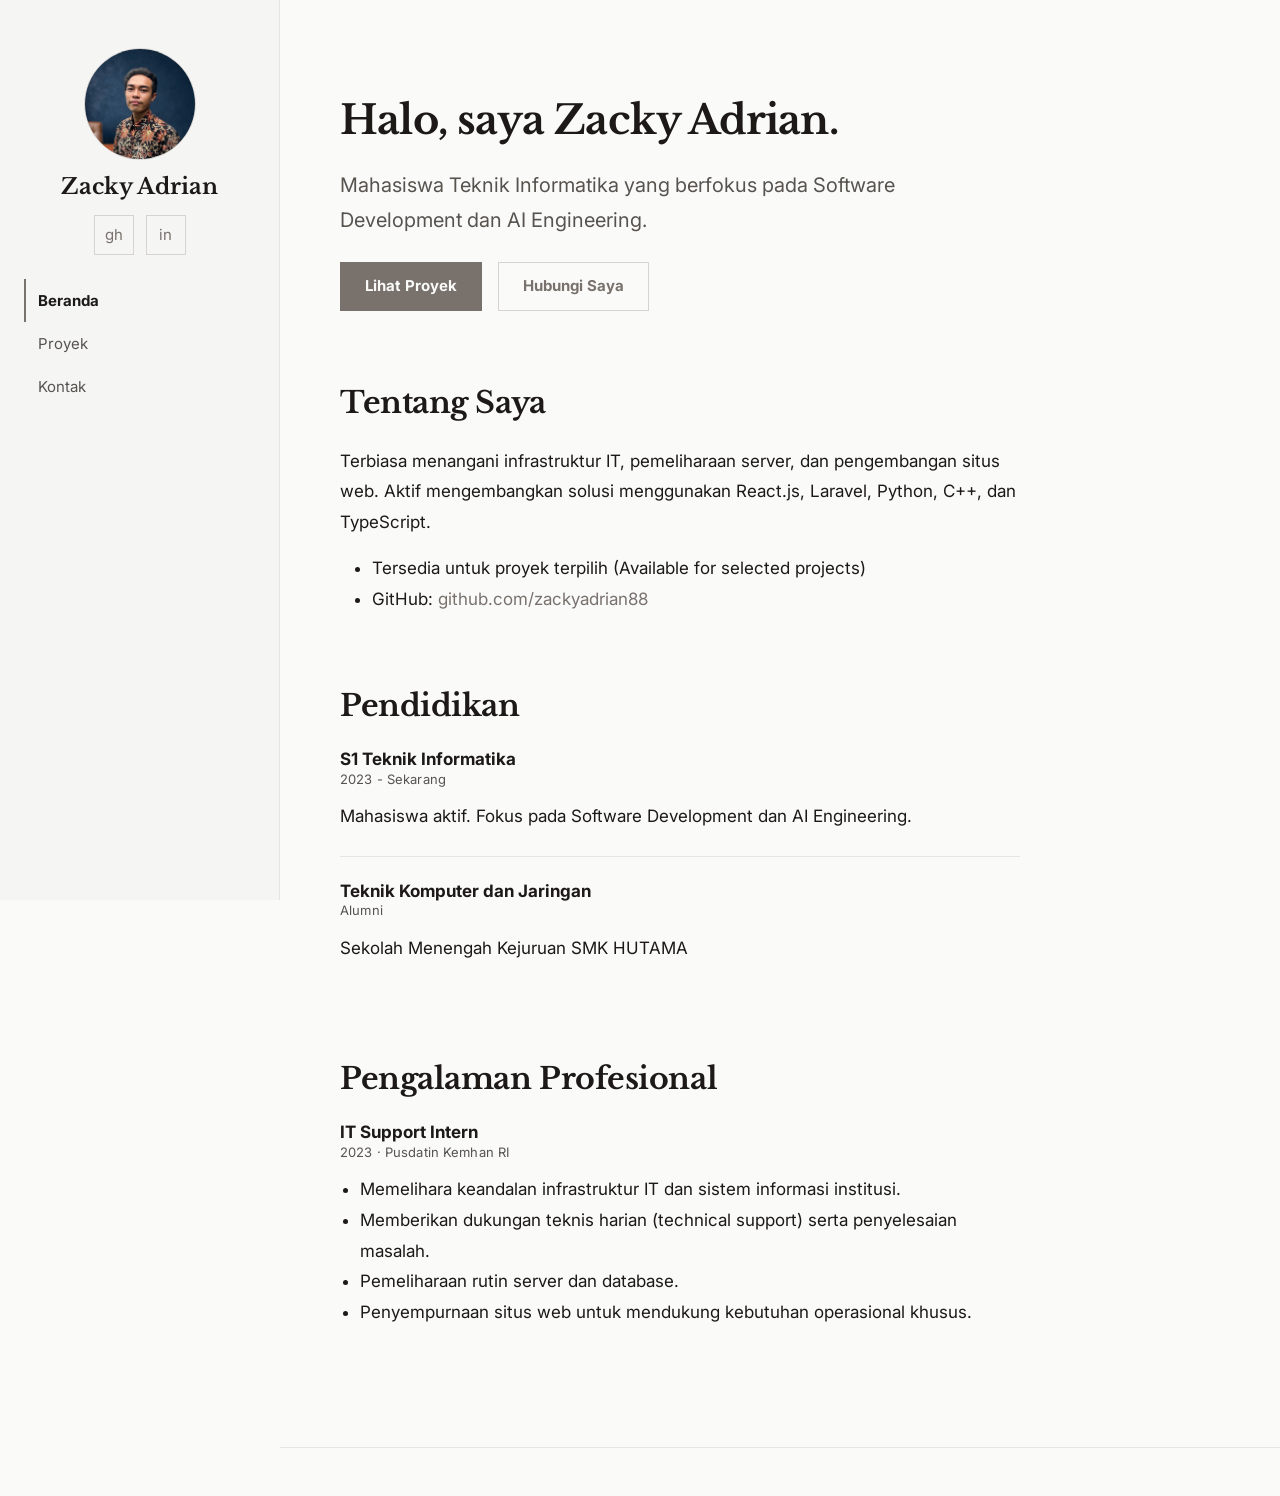
==== index.html @ e1c7f213 "Portfolio: Bootstrap 5 dan desain ThoughtStream" ====
<!DOCTYPE html>
<html lang="id">

<head>
    <meta charset="UTF-8">
    <meta name="viewport" content="width=device-width, initial-scale=1.0">
    <title>Zacky Adrian | Beranda</title>

    <!-- Bootstrap 5 -->
    <link href="https://cdn.jsdelivr.net/npm/bootstrap@5.3.3/dist/css/bootstrap.min.css" rel="stylesheet">

    <!-- Google Fonts: Libre Baskerville (judul) & Inter (teks) -->
    <link rel="preconnect" href="https://fonts.googleapis.com">
    <link rel="preconnect" href="https://fonts.gstatic.com" crossorigin>
    <link href="https://fonts.googleapis.com/css2?family=Inter:wght@400;700&family=Libre+Baskerville:wght@400;700&display=swap" rel="stylesheet">

    <!-- CSS kustom (harus setelah Bootstrap) -->
    <link rel="stylesheet" href="style.css">
</head>

<body>

    <header id="header">
        <div class="profile">
            <img class="avatar" src="assets/profile.jpg" alt="Foto profil Zacky Adrian">
            <p class="site-name">Zacky Adrian</p>
            <div class="social-links">
                <a href="https://github.com/zackyadrian88" target="_blank" rel="noopener" aria-label="GitHub">gh</a>
                <a href="https://www.linkedin.com/in/zacky-adrian-84123a29b/" target="_blank" rel="noopener"
                    aria-label="LinkedIn">in</a>
            </div>
        </div>

        <nav class="nav-menu" aria-label="Navigasi utama">
            <ul class="nav justify-content-center flex-lg-column">
                <li class="nav-item"><a class="nav-link active" href="index.html" aria-current="page">Beranda</a></li>
                <li class="nav-item"><a class="nav-link" href="portfolio.html">Proyek</a></li>
                <li class="nav-item"><a class="nav-link" href="contact.html">Kontak</a></li>
            </ul>
        </nav>
    </header>

    <main id="main">
        <div class="content">

            <!-- Beranda -->
            <section id="beranda" aria-labelledby="judul-beranda">
                <h1 id="judul-beranda" class="mb-4">Halo, saya Zacky Adrian.</h1>
                <p class="lede mb-4">Mahasiswa Teknik Informatika yang berfokus pada Software Development dan AI
                    Engineering.</p>
                <div class="d-flex flex-wrap gap-3">
                    <a href="portfolio.html" class="btn btn-primary">Lihat Proyek</a>
                    <a href="contact.html" class="btn btn-outline-secondary">Hubungi Saya</a>
                </div>
            </section>

            <!-- Tentang Saya -->
            <section id="tentang" aria-labelledby="judul-tentang">
                <h2 id="judul-tentang">Tentang Saya</h2>
                <p>Terbiasa menangani infrastruktur IT, pemeliharaan server, dan pengembangan situs web. Aktif
                    mengembangkan solusi menggunakan React.js, Laravel, Python, C++, dan TypeScript.</p>
                <ul class="mb-0">
                    <li>Tersedia untuk proyek terpilih (Available for selected projects)</li>
                    <li>GitHub: <a href="https://github.com/zackyadrian88" target="_blank"
                            rel="noopener">github.com/zackyadrian88</a></li>
                </ul>
            </section>

            <!-- Pendidikan -->
            <section id="pendidikan" aria-labelledby="judul-pendidikan">
                <h2 id="judul-pendidikan">Pendidikan</h2>

                <article class="resume-item">
                    <h4>S1 Teknik Informatika</h4>
                    <p class="meta">2023 - Sekarang</p>
                    <p class="mb-0">Mahasiswa aktif. Fokus pada Software Development dan AI Engineering.</p>
                </article>

                <article class="resume-item">
                    <h4>Teknik Komputer dan Jaringan</h4>
                    <p class="meta">Alumni</p>
                    <p class="mb-0">Sekolah Menengah Kejuruan SMK HUTAMA</p>
                </article>
            </section>

            <!-- Pengalaman -->
            <section id="pengalaman" aria-labelledby="judul-pengalaman">
                <h2 id="judul-pengalaman">Pengalaman Profesional</h2>

                <article class="resume-item">
                    <h4>IT Support Intern</h4>
                    <p class="meta">2023 &middot; Pusdatin Kemhan RI</p>
                    <ul>
                        <li>Memelihara keandalan infrastruktur IT dan sistem informasi institusi.</li>
                        <li>Memberikan dukungan teknis harian (technical support) serta penyelesaian masalah.</li>
                        <li>Pemeliharaan rutin server dan database.</li>
                        <li>Penyempurnaan situs web untuk mendukung kebutuhan operasional khusus.</li>
                    </ul>
                </article>
            </section>

        </div>
    </main>

    <footer class="site-footer">
        <p class="mb-0">
    </footer>

</body>

</html>
---- style.css ----
:root {
    /* Warna */
    --bg: #FAFAF9;
    --surface: #F5F5F4;
    --surface-raised: #EFEDEB;
    --text: #1C1917;
    --text-2: #57534E;
    --text-3: #A8A29E;
    --stone: #78716C;
    --stone-dark: #57534E;
    --stone-darker: #44403C;
    --border-subtle: #E7E5E4;
    --border-medium: #D6D3D1;
    --focus-ring: 0 0 0 2px #FAFAF9, 0 0 0 4px #78716C;

    /* Font */
    --font-display: "Libre Baskerville", Georgia, "Times New Roman", serif;
    --font-ui: "Inter", -apple-system, "Segoe UI", Helvetica, sans-serif;

    --sidebar-w: 280px;

    /* Override variabel Bootstrap */
    --bs-body-bg: var(--bg);
    --bs-body-color: var(--text);
    --bs-body-font-family: var(--font-ui);
    --bs-border-color: var(--border-subtle);
    --bs-border-radius: 0;
    --bs-border-radius-sm: 0;
    --bs-border-radius-lg: 0;
    --bs-border-radius-xl: 0;
    --bs-border-radius-pill: 0;
}

/* ---------- Dasar ---------- */
body {
    background-color: var(--bg);
    color: var(--text);
    font-family: var(--font-ui);
    font-size: 17px;
    line-height: 1.8;
}

h1, h2, h3 {
    font-family: var(--font-display);
    color: var(--text);
}

h1 {
    font-size: 40px;
    font-weight: 700;
    line-height: 1.2;
    letter-spacing: -0.02em;
}

h2 {
    font-size: 30px;
    font-weight: 700;
    line-height: 1.3;
    letter-spacing: -0.015em;
    margin-bottom: 24px;
}

h3 {
    font-size: 22px;
    font-weight: 400;
    line-height: 1.4;
    letter-spacing: -0.01em;
    margin-bottom: 12px;
}

h4 {
    font-family: var(--font-ui);
    font-size: 17px;
    font-weight: 700;
    margin-bottom: 0;
}

a {
    color: var(--stone);
    text-decoration: none;
}

a:hover {
    color: var(--stone-dark);
    text-decoration: underline;
}

:focus-visible {
    outline: none;
    box-shadow: var(--focus-ring);
}

/* Tanpa bayangan di mana pun */
*,
*::before,
*::after {
    box-shadow: none;
}

*:focus-visible {
    box-shadow: var(--focus-ring);
}

/* ---------- Sidebar / Header ---------- */
#header {
    background: var(--surface);
    border-bottom: 1px solid var(--border-subtle);
    padding: 24px;
}

.avatar {
    display: block;
    width: 112px;
    height: 112px;
    margin: 0 auto 12px;
    border-radius: 9999px;
    border: 1px solid var(--border-medium);
    object-fit: cover;
    background: var(--surface-raised);
}

.site-name {
    font-family: var(--font-display);
    font-size: 22px;
    font-weight: 700;
    line-height: 1.4;
    text-align: center;
    margin: 0;
}

.social-links {
    display: flex;
    justify-content: center;
    gap: 12px;
    margin-top: 12px;
}

.social-links a {
    display: inline-block;
    width: 40px;
    height: 40px;
    line-height: 38px;
    text-align: center;
    font-size: 15px;
    color: var(--stone);
    background: transparent;
    border: 1px solid var(--border-medium);
}

.social-links a:hover {
    background: var(--surface-raised);
    text-decoration: none;
}

.nav-menu {
    margin-top: 24px;
}

.nav-menu .nav-link {
    color: var(--text-2);
    padding: 8px 12px;
    font-size: 15px;
    border-bottom: 2px solid transparent;
    border-radius: 0;
}

.nav-menu .nav-link:hover {
    color: var(--text);
    background: var(--surface-raised);
    text-decoration: none;
}

.nav-menu .nav-link.active {
    color: var(--text);
    font-weight: 700;
    border-bottom-color: var(--stone);
}

/* ---------- Konten utama ---------- */
#main {
    padding: 48px 24px 24px;
}

.content {
    max-width: 680px;
}

.content > section {
    margin-bottom: 72px;
}

.lede {
    font-size: 20px;
    line-height: 1.75;
    color: var(--text-2);
}

.meta {
    font-size: 13px;
    line-height: 1.5;
    letter-spacing: 0.01em;
    color: var(--text-2);
    margin-bottom: 12px;
}

/* ---------- Resume ---------- */
.resume-item {
    padding: 0 0 24px 0;
    margin-bottom: 24px;
    border-bottom: 1px solid var(--border-subtle);
}

.resume-item:last-child {
    border-bottom: 0;
}

.resume-item ul {
    padding-left: 20px;
    margin-bottom: 0;
}

/* ---------- Card ---------- */
.card {
    background: var(--bg);
    border: 1px solid var(--border-subtle);
    border-radius: 0;
}

.card:hover {
    border-color: var(--border-medium);
}

.card-body {
    padding: 24px;
}

.card p:last-child {
    margin-bottom: 0;
}

/* ---------- Tombol ---------- */
.btn {
    border-radius: 0;
    padding: 12px 24px;
    font-family: var(--font-ui);
    font-size: 15px;
    font-weight: 700;
    --bs-btn-focus-box-shadow: var(--focus-ring);
}

.btn-primary {
    --bs-btn-color: #FAFAF9;
    --bs-btn-bg: #78716C;
    --bs-btn-border-color: #78716C;
    --bs-btn-hover-color: #FAFAF9;
    --bs-btn-hover-bg: #57534E;
    --bs-btn-hover-border-color: #57534E;
    --bs-btn-active-color: #FAFAF9;
    --bs-btn-active-bg: #44403C;
    --bs-btn-active-border-color: #44403C;
}

.btn-outline-secondary {
    --bs-btn-color: #78716C;
    --bs-btn-bg: transparent;
    --bs-btn-border-color: #D6D3D1;
    --bs-btn-hover-color: #78716C;
    --bs-btn-hover-bg: #F5F5F4;
    --bs-btn-hover-border-color: #D6D3D1;
    --bs-btn-active-color: #78716C;
    --bs-btn-active-bg: #E7E5E4;
    --bs-btn-active-border-color: #D6D3D1;
}

/* ---------- Form ---------- */
.form-label {
    font-size: 13px;
    font-weight: 700;
    color: var(--text-2);
    margin-bottom: 8px;
}

.form-control {
    background-color: var(--bg);
    border: 1px solid var(--border-medium);
    border-radius: 0;
    padding: 12px 16px;
    min-height: 48px;
    font-size: 15px;
    color: var(--text);
}

.form-control::placeholder {
    color: var(--text-3);
}

.form-control:focus {
    background-color: var(--bg);
    border-color: var(--stone);
    box-shadow: var(--focus-ring);
}

/* ---------- Tabel ---------- */
.table {
    --bs-table-bg: transparent;
    --bs-table-color: var(--text);
    --bs-table-border-color: var(--border-subtle);
    font-size: 15px;
    margin-bottom: 0;
}

.table th {
    background-color: var(--surface);
    font-weight: 700;
}

.table th,
.table td {
    padding: 12px;
}

/* ---------- Footer ---------- */
.site-footer {
    border-top: 1px solid var(--border-subtle);
    padding: 24px;
    font-size: 13px;
    color: var(--text-2);
}

/* ---------- Layout desktop: sidebar tetap di kiri ---------- */
@media (min-width: 992px) {
    #header {
        position: fixed;
        top: 0;
        bottom: 0;
        left: 0;
        width: var(--sidebar-w);
        overflow-y: auto;
        border-bottom: 0;
        border-right: 1px solid var(--border-subtle);
        padding: 48px 24px;
    }

    .nav-menu .nav-link {
        border-bottom: 0;
        border-left: 2px solid transparent;
    }

    .nav-menu .nav-link.active {
        border-left-color: var(--stone);
    }

    #main {
        margin-left: var(--sidebar-w);
        padding: 96px 60px 24px;
    }

    .site-footer {
        margin-left: var(--sidebar-w);
        padding: 24px 60px;
    }

    .card-body {
        padding: 36px;
    }
}

/* ---------- Ponsel (≈375px) ---------- */
@media (max-width: 575.98px) {
    h1 { font-size: 30px; }
    h2 { font-size: 24px; }
    .lede { font-size: 18px; }
    .content > section { margin-bottom: 60px; }
}

/* Hormati preferensi pengguna */
@media (prefers-reduced-motion: reduce) {
    * { transition: none !important; }
}
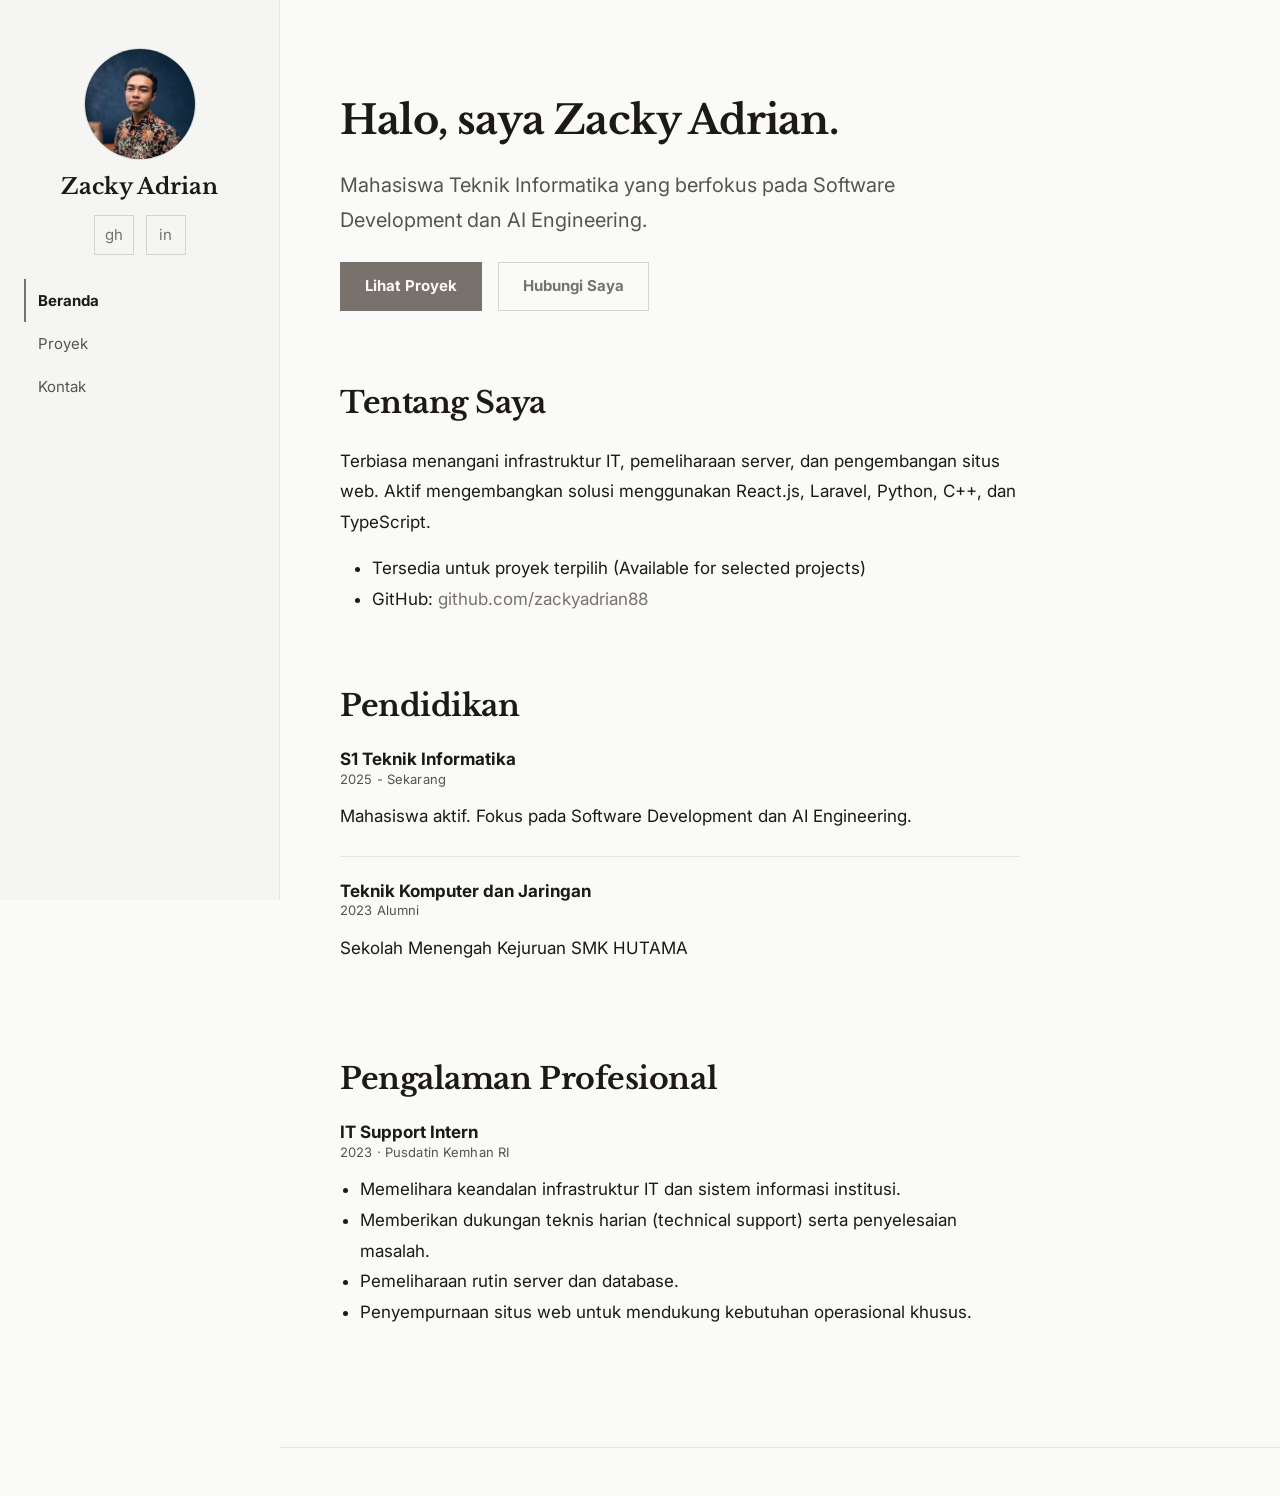
==== commit dfc77856: "Update Tahun Masa Pendidikan" ====
--- a/index.html
+++ b/index.html
@@ -6,15 +6,12 @@
     <meta name="viewport" content="width=device-width, initial-scale=1.0">
     <title>Zacky Adrian | Beranda</title>
 
-    <!-- Bootstrap 5 -->
     <link href="https://cdn.jsdelivr.net/npm/bootstrap@5.3.3/dist/css/bootstrap.min.css" rel="stylesheet">
 
-    <!-- Google Fonts: Libre Baskerville (judul) & Inter (teks) -->
     <link rel="preconnect" href="https://fonts.googleapis.com">
     <link rel="preconnect" href="https://fonts.gstatic.com" crossorigin>
     <link href="https://fonts.googleapis.com/css2?family=Inter:wght@400;700&family=Libre+Baskerville:wght@400;700&display=swap" rel="stylesheet">
 
-    <!-- CSS kustom (harus setelah Bootstrap) -->
     <link rel="stylesheet" href="style.css">
 </head>
 
@@ -43,7 +40,6 @@
     <main id="main">
         <div class="content">
 
-            <!-- Beranda -->
             <section id="beranda" aria-labelledby="judul-beranda">
                 <h1 id="judul-beranda" class="mb-4">Halo, saya Zacky Adrian.</h1>
                 <p class="lede mb-4">Mahasiswa Teknik Informatika yang berfokus pada Software Development dan AI
@@ -54,7 +50,6 @@
                 </div>
             </section>
 
-            <!-- Tentang Saya -->
             <section id="tentang" aria-labelledby="judul-tentang">
                 <h2 id="judul-tentang">Tentang Saya</h2>
                 <p>Terbiasa menangani infrastruktur IT, pemeliharaan server, dan pengembangan situs web. Aktif
@@ -66,24 +61,22 @@
                 </ul>
             </section>
 
-            <!-- Pendidikan -->
             <section id="pendidikan" aria-labelledby="judul-pendidikan">
                 <h2 id="judul-pendidikan">Pendidikan</h2>
 
                 <article class="resume-item">
                     <h4>S1 Teknik Informatika</h4>
-                    <p class="meta">2023 - Sekarang</p>
+                    <p class="meta">2025 - Sekarang</p>
                     <p class="mb-0">Mahasiswa aktif. Fokus pada Software Development dan AI Engineering.</p>
                 </article>
 
                 <article class="resume-item">
                     <h4>Teknik Komputer dan Jaringan</h4>
-                    <p class="meta">Alumni</p>
+                    <p class="meta">2023 Alumni </p>
                     <p class="mb-0">Sekolah Menengah Kejuruan SMK HUTAMA</p>
                 </article>
             </section>
 
-            <!-- Pengalaman -->
             <section id="pengalaman" aria-labelledby="judul-pengalaman">
                 <h2 id="judul-pengalaman">Pengalaman Profesional</h2>
 
--- a/style.css
+++ b/style.css
@@ -13,13 +13,11 @@
     --border-medium: #D6D3D1;
     --focus-ring: 0 0 0 2px #FAFAF9, 0 0 0 4px #78716C;
 
-    /* Font */
     --font-display: "Libre Baskerville", Georgia, "Times New Roman", serif;
     --font-ui: "Inter", -apple-system, "Segoe UI", Helvetica, sans-serif;
 
     --sidebar-w: 280px;
 
-    /* Override variabel Bootstrap */
     --bs-body-bg: var(--bg);
     --bs-body-color: var(--text);
     --bs-body-font-family: var(--font-ui);
@@ -31,7 +29,6 @@
     --bs-border-radius-pill: 0;
 }
 
-/* ---------- Dasar ---------- */
 body {
     background-color: var(--bg);
     color: var(--text);
@@ -90,7 +87,6 @@
     box-shadow: var(--focus-ring);
 }
 
-/* Tanpa bayangan di mana pun */
 *,
 *::before,
 *::after {
@@ -101,7 +97,6 @@
     box-shadow: var(--focus-ring);
 }
 
-/* ---------- Sidebar / Header ---------- */
 #header {
     background: var(--surface);
     border-bottom: 1px solid var(--border-subtle);
@@ -176,7 +171,6 @@
     border-bottom-color: var(--stone);
 }
 
-/* ---------- Konten utama ---------- */
 #main {
     padding: 48px 24px 24px;
 }
@@ -203,7 +197,6 @@
     margin-bottom: 12px;
 }
 
-/* ---------- Resume ---------- */
 .resume-item {
     padding: 0 0 24px 0;
     margin-bottom: 24px;
@@ -219,7 +212,6 @@
     margin-bottom: 0;
 }
 
-/* ---------- Card ---------- */
 .card {
     background: var(--bg);
     border: 1px solid var(--border-subtle);
@@ -238,7 +230,6 @@
     margin-bottom: 0;
 }
 
-/* ---------- Tombol ---------- */
 .btn {
     border-radius: 0;
     padding: 12px 24px;
@@ -272,7 +263,6 @@
     --bs-btn-active-border-color: #D6D3D1;
 }
 
-/* ---------- Form ---------- */
 .form-label {
     font-size: 13px;
     font-weight: 700;
@@ -300,7 +290,6 @@
     box-shadow: var(--focus-ring);
 }
 
-/* ---------- Tabel ---------- */
 .table {
     --bs-table-bg: transparent;
     --bs-table-color: var(--text);
@@ -319,7 +308,6 @@
     padding: 12px;
 }
 
-/* ---------- Footer ---------- */
 .site-footer {
     border-top: 1px solid var(--border-subtle);
     padding: 24px;
@@ -327,7 +315,6 @@
     color: var(--text-2);
 }
 
-/* ---------- Layout desktop: sidebar tetap di kiri ---------- */
 @media (min-width: 992px) {
     #header {
         position: fixed;
@@ -365,7 +352,6 @@
     }
 }
 
-/* ---------- Ponsel (≈375px) ---------- */
 @media (max-width: 575.98px) {
     h1 { font-size: 30px; }
     h2 { font-size: 24px; }
@@ -373,7 +359,6 @@
     .content > section { margin-bottom: 60px; }
 }
 
-/* Hormati preferensi pengguna */
 @media (prefers-reduced-motion: reduce) {
     * { transition: none !important; }
 }
